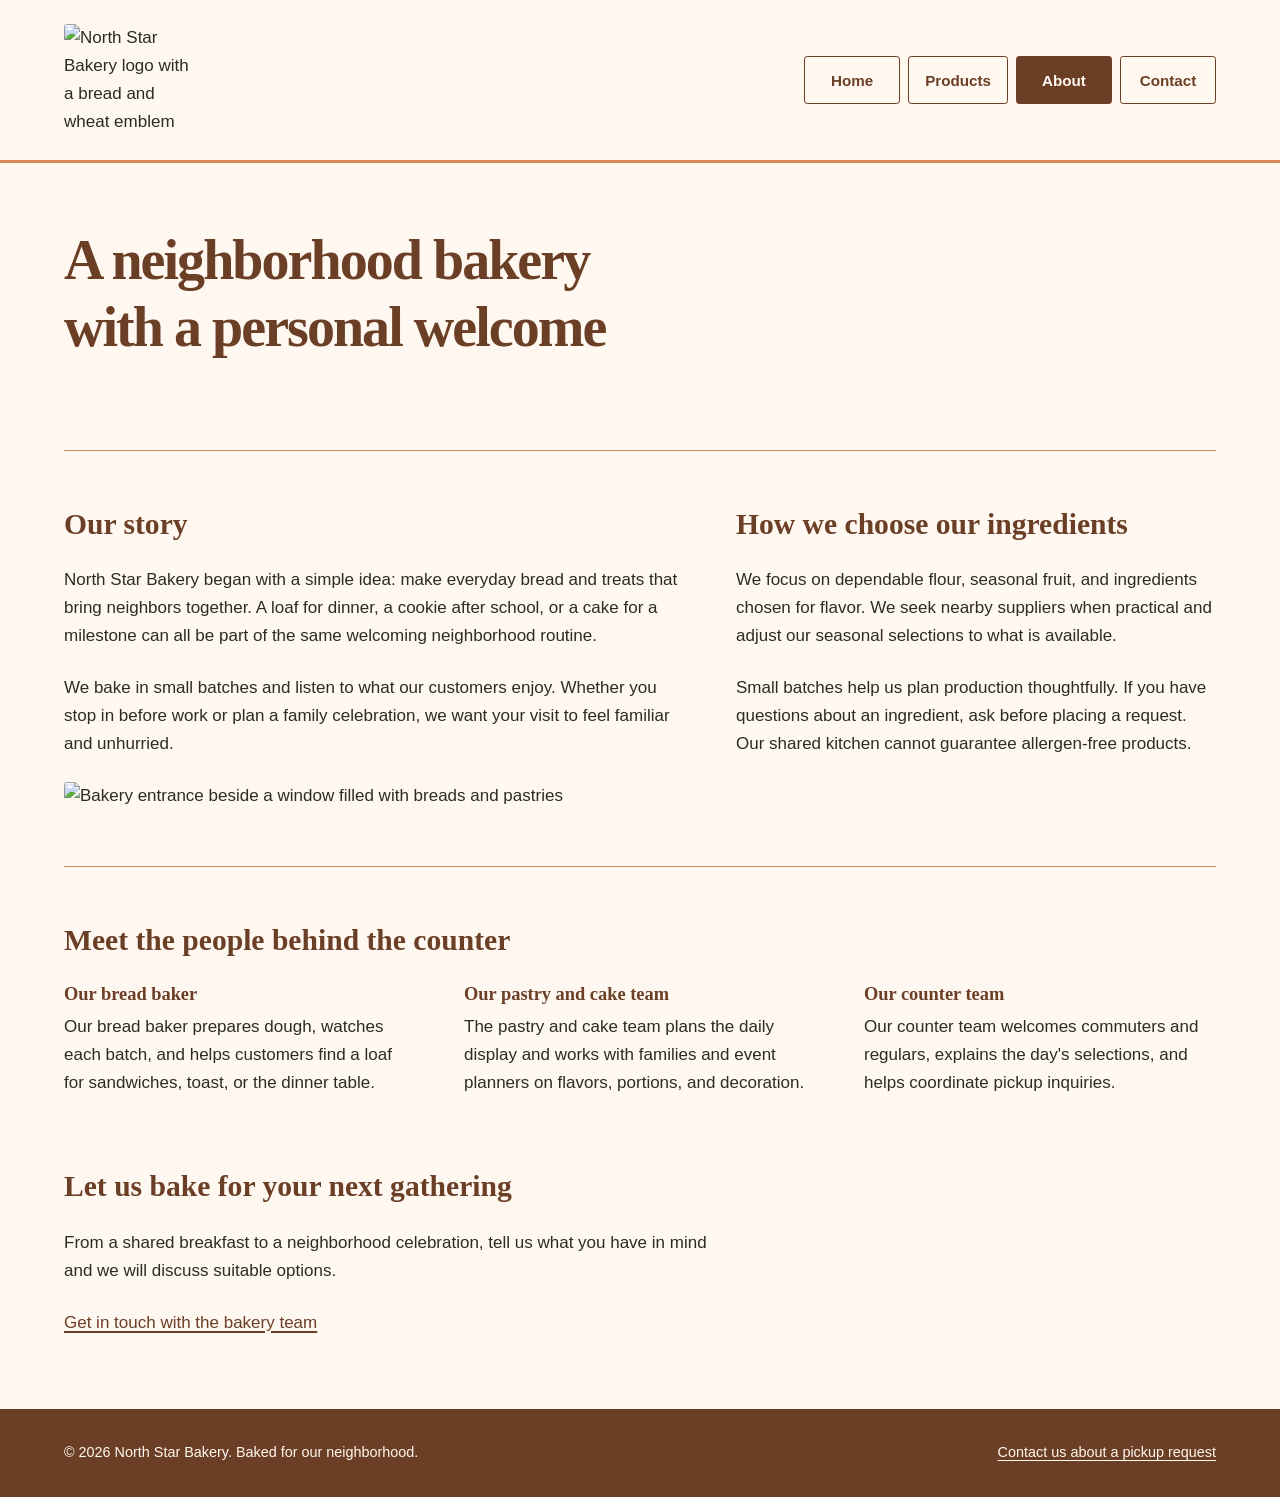
==== about.html @ 02958ff5 "Add files via upload" ====
<!DOCTYPE html>
<html lang="en">
<head>
  <meta charset="UTF-8">
  <meta name="viewport" content="width=device-width, initial-scale=1.0">
  <meta name="description" content="Our community bakery story, ingredients, and baking team.">
  <title>About | North Star Bakery</title>
<link rel="stylesheet" href="styles.css">
</head>
<body class="about-page">
  <!-- Business details are sample content for the client scenario. -->
  <a href="#main-content">Skip to main content</a>
  <header>
    <div class="container header-inner">
<img src="media/bakery-logo.png" width="140" alt="North Star Bakery logo with a bread and wheat emblem">
    <nav aria-label="Main navigation">
      <ul>
        <li><a href="index.html">Home</a></li>
        <li><a href="products.html">Products</a></li>
        <li><a href="about.html" aria-current="page">About</a></li>
        <li><a href="contact.html">Contact</a></li>
      </ul>
    </nav>
  </div></header>
  <main id="main-content" class="container">
    <div class="page-intro">
<h1>A neighborhood bakery with a personal welcome</h1>
    </div>
<div class="story-layout">
<section aria-labelledby="story" class="content-section">
      <h2 id="story">Our story</h2>
      <p>North Star Bakery began with a simple idea: make everyday bread
         and treats that bring neighbors together. A loaf for dinner, a
         cookie after school, or a cake for a milestone can all be part
         of the same welcoming neighborhood routine.</p>
      <p>We bake in small batches and listen to what our customers enjoy.
         Whether you stop in before work or plan a family celebration,
         we want your visit to feel familiar and unhurried.</p>
      <img src="media/bakery-storefront.png" width="480" alt="Bakery entrance beside a window filled with breads and pastries">
    </section>
    <section aria-labelledby="sourcing" class="content-section">
      <h2 id="sourcing">How we choose our ingredients</h2>
      <p>We focus on dependable flour, seasonal fruit, and ingredients
         chosen for flavor. We seek nearby suppliers when practical and
         adjust our seasonal selections to what is available.</p>
      <p>Small batches help us plan production thoughtfully. If you have
         questions about an ingredient, ask before placing a request.
         Our shared kitchen cannot guarantee allergen-free products.</p>
    </section>
    </div>
<section aria-labelledby="team" class="content-section">
      <h2 id="team">Meet the people behind the counter</h2>
      <div class="staff-list">
<div class="staff-member">
<h3>Our bread baker</h3>
      <p>Our bread baker prepares dough, watches each batch, and helps
         customers find a loaf for sandwiches, toast, or the dinner table.</p>
      </div>
<div class="staff-member">
<h3>Our pastry and cake team</h3>
      <p>The pastry and cake team plans the daily display and works with
         families and event planners on flavors, portions, and decoration.</p>
      </div>
<div class="staff-member">
<h3>Our counter team</h3>
      <p>Our counter team welcomes commuters and regulars, explains the
         day's selections, and helps coordinate pickup inquiries.</p>
    </div>
</div></section>
    <section aria-labelledby="community" class="content-section">
      <h2 id="community">Let us bake for your next gathering</h2>
      <p>From a shared breakfast to a neighborhood celebration, tell us
         what you have in mind and we will discuss suitable options.</p>
      <p><a href="contact.html">Get in touch with the bakery team</a></p>
    </section>
  </main>
  <footer>
    <div class="container footer-inner">
<p>© 2026 North Star Bakery. Baked for our neighborhood.</p>
    <p><a href="contact.html">Contact us about a pickup request</a></p>
  </div></footer>
</body>
</html>
---- styles.css ----
/* North Star Bakery Touchstone 3
   Four-color palette and two font families.
   Base rules serve small screens. Larger layouts use min-width queries. */

:root {
  --cream: #FFF8F0;
  --brown: #6B3E26;
  --peach: #D88C5A;
  --charcoal: #2F2A26;
  --space-1: 0.5rem;
  --space-2: 1rem;
  --space-3: 1.5rem;
  --space-4: 2rem;
  --space-5: 3rem;
}

* { box-sizing: border-box; }

body {
  margin: 0;
  background: var(--cream);
  color: var(--charcoal);
  font-family: Arial, sans-serif;
  font-size: 1rem;
  line-height: 1.65;
}

h1, h2, h3, p, ul, figure { margin-top: 0; }

h1, h2, h3 {
  font-family: Georgia, serif;
  font-weight: 700;
  line-height: 1.2;
  color: var(--brown);
}

h1 {
  max-width: 22ch;
  margin-bottom: var(--space-3);
  font-size: clamp(2rem, 5vw, 3.5rem);
  letter-spacing: -0.035em;
}

h2 {
  margin-bottom: var(--space-3);
  font-size: 1.65rem;
}

h3 {
  margin-bottom: var(--space-1);
  font-size: 1.15rem;
}

p, ul { margin-bottom: var(--space-3); }
p { max-width: 68ch; }
ul { padding-left: 1.4rem; }
li + li { margin-top: var(--space-1); }

a {
  color: var(--brown);
  text-decoration-thickness: 0.09em;
  text-underline-offset: 0.2em;
  overflow-wrap: anywhere;
}

a:hover { text-decoration-thickness: 0.15em; }

a:focus-visible, button:focus-visible, input:focus-visible,
select:focus-visible, textarea:focus-visible {
  outline: 3px solid var(--brown);
  outline-offset: 4px;
}

img {
  display: block;
  max-width: 100%;
  height: auto;
  border-radius: 0.2rem;
}

audio { display: block; width: 100%; max-width: 24rem; margin-block: var(--space-3); }

.container {
  width: min(72rem, calc(100% - 2rem));
  margin-inline: auto;
}

/* Keyboard users can bypass the repeated navigation. */
body > a[href="#main-content"] {
  position: absolute;
  z-index: 5;
  top: -6rem;
  left: var(--space-2);
  padding: var(--space-2);
  background: var(--cream);
  border: 2px solid var(--brown);
}

body > a[href="#main-content"]:focus { top: var(--space-2); }

header { border-bottom: 3px solid var(--peach); }

.header-inner {
  display: flex;
  flex-direction: column;
  align-items: center;
  gap: var(--space-3);
  padding-block: var(--space-3);
}

.header-inner > img { width: 7rem; }
nav { width: 100%; }

nav ul {
  display: flex;
  flex-wrap: wrap;
  justify-content: center;
  gap: var(--space-1);
  margin: 0;
  padding: 0;
  list-style: none;
}

nav li + li { margin-top: 0; }
nav li { flex: 1 1 calc(50% - 0.5rem); }

nav a {
  display: flex;
  align-items: center;
  justify-content: center;
  min-height: 2.75rem;
  padding: 0.65rem 1rem;
  border: 1px solid var(--brown);
  border-radius: 0.2rem;
  font-size: 0.95rem;
  font-weight: 700;
  text-decoration: none;
}

nav a[aria-current="page"] { background: var(--brown); color: var(--cream); }
nav a:hover { background: var(--peach); color: var(--charcoal); }

main { padding-bottom: var(--space-5); }

.page-intro {
  padding-block: var(--space-5) var(--space-4);
  border-bottom: 1px solid var(--peach);
  margin-bottom: var(--space-4);
}

.page-intro > p {
  margin-bottom: 0;
  max-width: 58ch;
  font-size: 1.1rem;
}

.content-section {
  min-width: 0;
  padding-block: var(--space-3);
}

.content-section > :last-child { margin-bottom: 0; }

.home-highlights, .home-details, .products-layout,
.product-categories, .story-layout, .contact-layout, .staff-list {
  display: flex;
  flex-direction: column;
  gap: var(--space-4);
}

.home-highlights, .products-layout, .story-layout {
  padding-bottom: var(--space-4);
  margin-bottom: var(--space-4);
  border-bottom: 1px solid var(--peach);
}

.home-highlights > section:first-child > ul { margin-bottom: var(--space-4); }
.home-highlights picture { display: block; margin-bottom: var(--space-3); }
.home-highlights picture img { width: 100%; }
.home-highlights h3 { font-size: 1.35rem; }

/* The loaf and its explanation remain together as a semantic figure. */
figure {
  margin: var(--space-3) 0 0;
  padding: var(--space-2);
  border: 1px solid var(--peach);
}

figure img { width: 100%; max-width: 25rem; margin-inline: auto; }
figcaption { margin-top: var(--space-2); font-size: 0.95rem; }
.products-layout > section > img { width: 100%; max-width: 25rem; margin-bottom: var(--space-3); }
.story-layout img { width: 100%; margin-top: var(--space-3); }
.staff-list { margin-top: var(--space-3); }
.staff-member { min-width: 0; }

/* Each column starts as a full-width block for smaller screens. */
.location-section {
  align-self: flex-start;
  width: 100%;
  padding: var(--space-3);
  border: 1px solid var(--brown);
}

address { margin-bottom: var(--space-3); font-style: normal; }
.location-section ul { padding-left: 1.2rem; }

form { width: 100%; margin-top: var(--space-4); }

fieldset {
  min-width: 0;
  margin: 0 0 var(--space-4);
  padding: var(--space-3);
  border: 1px solid var(--brown);
}

legend {
  max-width: 100%;
  padding-inline: var(--space-1);
  color: var(--brown);
  font-size: 1.1rem;
  font-weight: 700;
}

.form-fields {
  display: flex;
  flex-direction: column;
  gap: var(--space-3);
}

.form-fields > p { min-width: 0; width: 100%; margin: 0; }
label { display: block; margin-bottom: var(--space-1); font-weight: 700; }
form br { display: none; }

input, select, textarea {
  display: block;
  width: 100%;
  min-width: 0;
  min-height: 2.75rem;
  padding: 0.7rem;
  border: 1px solid var(--brown);
  border-radius: 0.15rem;
  background: var(--cream);
  color: var(--charcoal);
  font: inherit;
  line-height: 1.4;
}

textarea { resize: vertical; }
form p[id] { font-size: 0.9rem; }

button {
  min-height: 2.75rem;
  padding: 0.8rem 1.25rem;
  border: 2px solid var(--brown);
  border-radius: 0.2rem;
  background: var(--brown);
  color: var(--cream);
  font: inherit;
  font-weight: 700;
  cursor: pointer;
}

button:hover { background: var(--peach); color: var(--charcoal); }

footer { background: var(--brown); color: var(--cream); }
.footer-inner {
  display: flex;
  flex-direction: column;
  gap: var(--space-2);
  padding-block: var(--space-4);
  font-size: 0.9rem;
}
.footer-inner p { margin: 0; }
footer a { color: var(--cream); }

/* The first larger-screen breakpoint turns stacked blocks into columns. */
@media (min-width: 48rem) {
  .container { width: min(72rem, calc(100% - 4rem)); }
  .header-inner { flex-direction: row; justify-content: space-between; gap: var(--space-5); }
  .header-inner > img { width: 8rem; }
  nav { width: auto; }
  nav li { flex: 0 1 auto; }
  nav a { min-width: 6rem; }
  .page-intro { padding-block: 3.5rem var(--space-5); }
  h2 { font-size: 1.85rem; }
  .home-highlights, .home-details, .products-layout,
  .story-layout, .contact-layout, .staff-list { flex-direction: row; align-items: flex-start; }
  .home-highlights > section:first-child { flex: 1 1 38%; }
  .home-highlights > section:last-child { flex: 1.5 1 58%; }
  .home-details > section { flex: 1 1 0; }
  .products-layout > section { flex: 1.25 1 0; }
  .product-categories { flex: 1 1 0; }
  .story-layout > section { flex: 1 1 0; }
  .story-layout > section:first-child { flex-grow: 1.3; }
  .staff-member { flex: 1 1 0; }
  .contact-layout > .location-section { flex: 1 1 30%; }
  .contact-layout > .request-section { flex: 2 1 65%; }
  .form-fields { flex-direction: row; flex-wrap: wrap; }
  .form-fields > p { flex: 1 1 calc(50% - 0.75rem); width: auto; }
  .form-fields > p.full-field { flex-basis: 100%; }
  .footer-inner { flex-direction: row; flex-wrap: wrap; justify-content: space-between; align-items: center; }
}

/* Wide screens gain whitespace rather than extra content columns. */
@media (min-width: 68rem) {
  body { font-size: 1.0625rem; }
  .home-highlights, .home-details, .products-layout,
  .story-layout, .contact-layout, .staff-list { gap: var(--space-5); }
  .page-intro { padding-block: 4rem; }
}
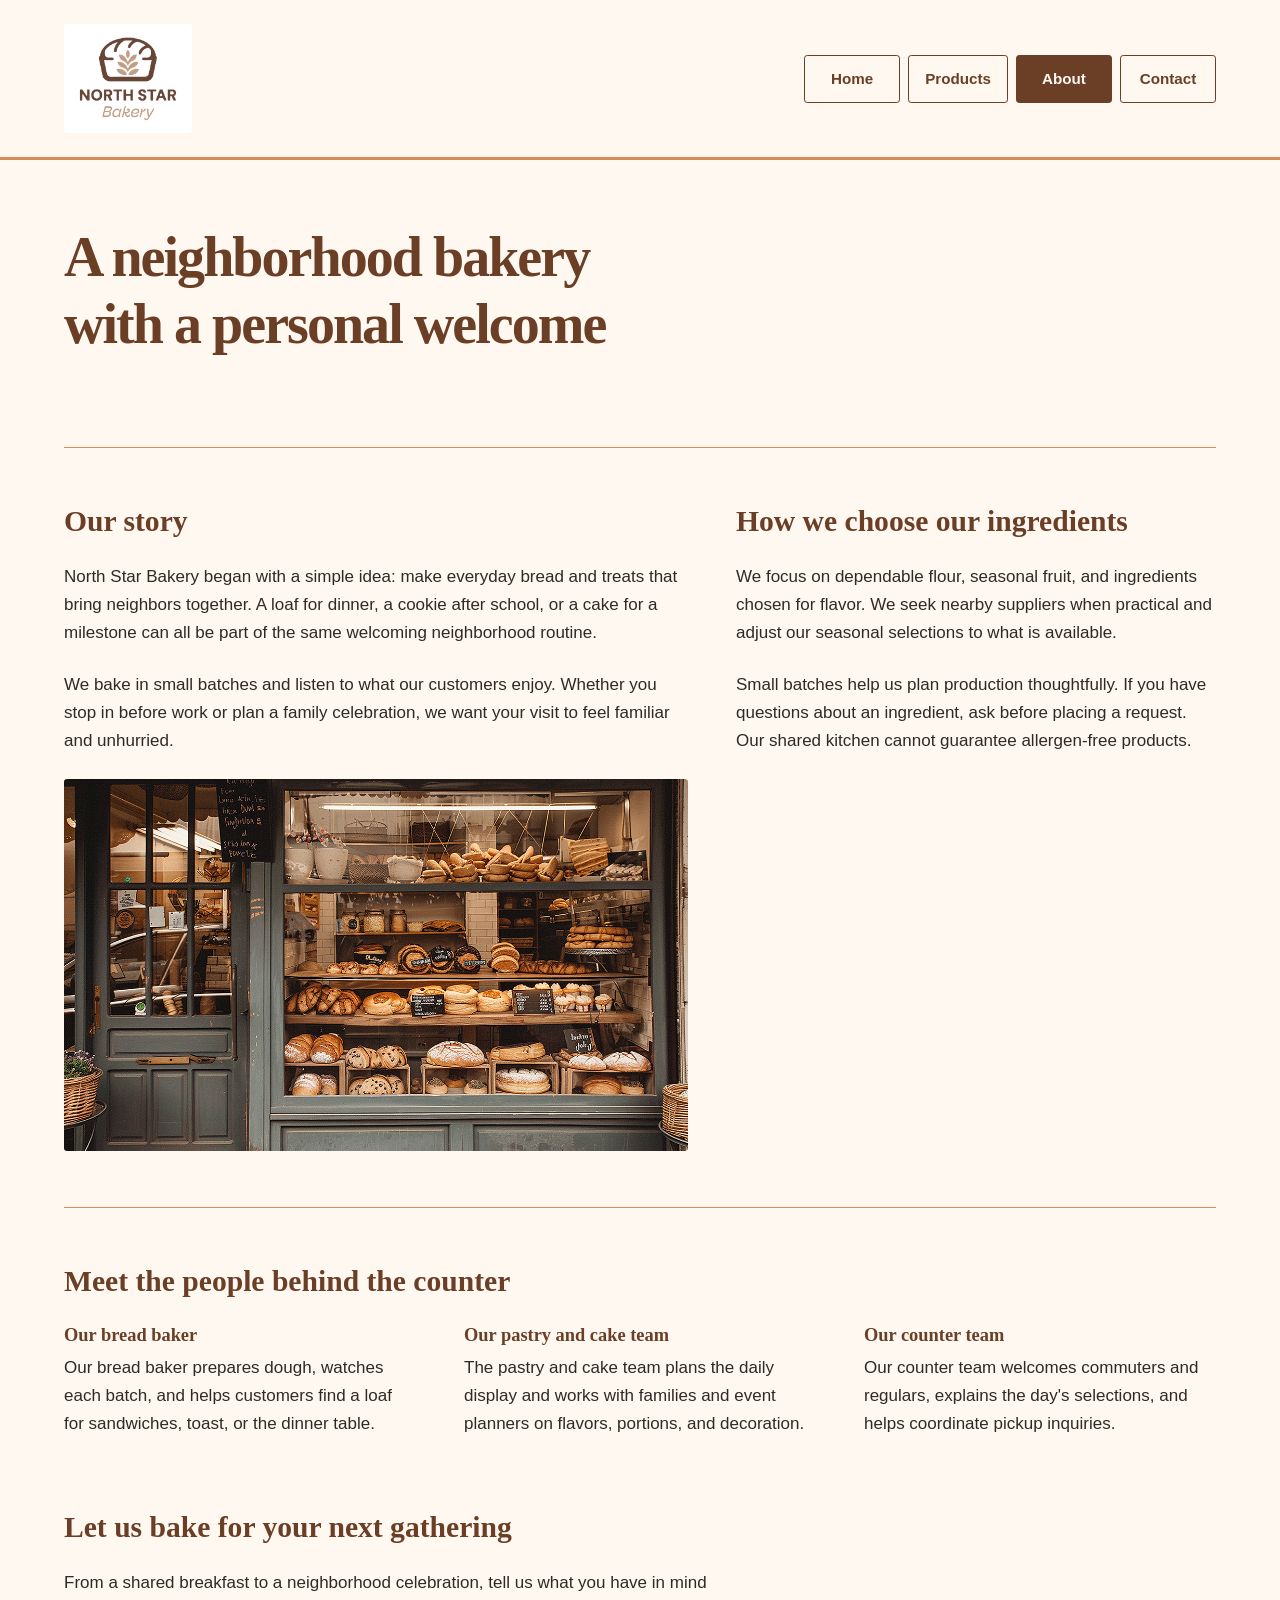
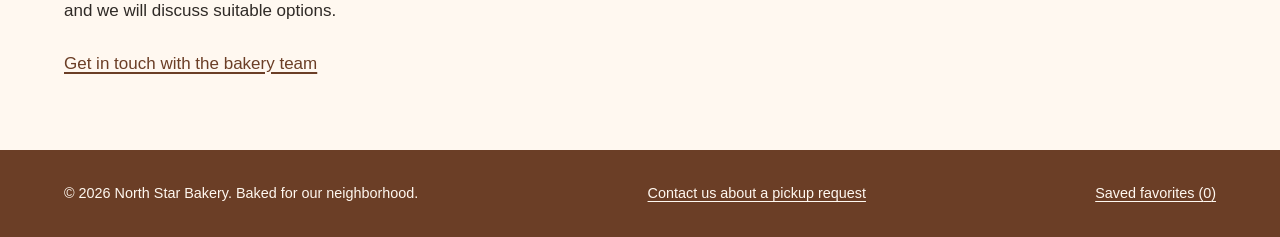
==== commit 9ba5b89c: "Add bakery favorites, persistent filters, and inline request validation for Touchstone 4" ====
--- a/about.html
+++ b/about.html
@@ -6,6 +6,7 @@
   <meta name="description" content="Our community bakery story, ingredients, and baking team.">
   <title>About | North Star Bakery</title>
 <link rel="stylesheet" href="styles.css">
+<script type="module" src="app.js"></script>
 </head>
 <body class="about-page">
   <!-- Business details are sample content for the client scenario. -->
@@ -78,6 +79,7 @@
     <div class="container footer-inner">
 <p>© 2026 North Star Bakery. Baked for our neighborhood.</p>
     <p><a href="contact.html">Contact us about a pickup request</a></p>
-  </div></footer>
+  <p><a href="products.html#favorites-panel">Saved favorites (<span data-favorite-count>0</span>)</a></p>
+</div></footer>
 </body>
 </html>
--- a/styles.css
+++ b/styles.css
@@ -308,3 +308,32 @@
   .story-layout, .contact-layout, .staff-list { gap: var(--space-5); }
   .page-intro { padding-block: 4rem; }
 }
+
+/* Touchstone 4 uses the same four colors and two font families. */
+[hidden] { display: none !important; }
+.shop-tools { display: flex; flex-direction: column; gap: var(--space-4); padding-bottom: var(--space-4); margin-bottom: var(--space-3); border-bottom: 1px solid var(--peach); }
+.filter-panel, .favorites-panel { min-width: 0; }
+.filter-buttons { display: flex; flex-wrap: wrap; gap: var(--space-1); }
+.filter-buttons button { background: var(--cream); color: var(--brown); padding: 0.55rem 0.8rem; font-size: 0.9rem; }
+.filter-buttons button[aria-pressed="true"] { background: var(--brown); color: var(--cream); }
+.filter-buttons button:hover { background: var(--peach); color: var(--charcoal); }
+.favorites-panel { border: 1px solid var(--brown); padding: var(--space-3); }
+#favorites-list { list-style: none; padding: 0; }
+#favorites-list > li, section[data-product-category] > ul > li { display: flex; flex-wrap: wrap; justify-content: space-between; align-items: center; gap: var(--space-1); }
+.product-description { flex: 1 1 13rem; }
+.save-product, .remove-favorite { padding: 0.5rem 0.75rem; font-size: 0.85rem; }
+.save-product[aria-pressed="true"] { background: var(--peach); color: var(--charcoal); }
+#filter-result, #favorites-status, #prefill-status, .storage-message { font-size: 0.9rem; }
+.storage-message { flex-basis: 100%; margin: 0; }
+.storage-message:empty, #favorites-status:empty, #prefill-status:empty { display: none; }
+.shortlist-prefill { border: 1px solid var(--peach); padding: var(--space-3); margin-bottom: var(--space-3); }
+.shortlist-prefill p { font-size: 0.9rem; }
+.field-error { display: block; margin-top: var(--space-1); color: var(--brown); font-size: 0.9rem; font-weight: 700; }
+.field-error:empty { display: none; }
+[aria-invalid="true"] { border: 3px solid var(--brown); }
+.validation-summary, .form-result { border-left: 4px solid var(--brown); padding: var(--space-2); margin-block: var(--space-3); font-weight: 700; }
+@media (min-width: 48rem) {
+ .shop-tools { flex-direction: row; flex-wrap: wrap; align-items: flex-start; }
+ .filter-panel { flex: 1.1 1 0; }
+ .favorites-panel { flex: 1 1 0; }
+}
